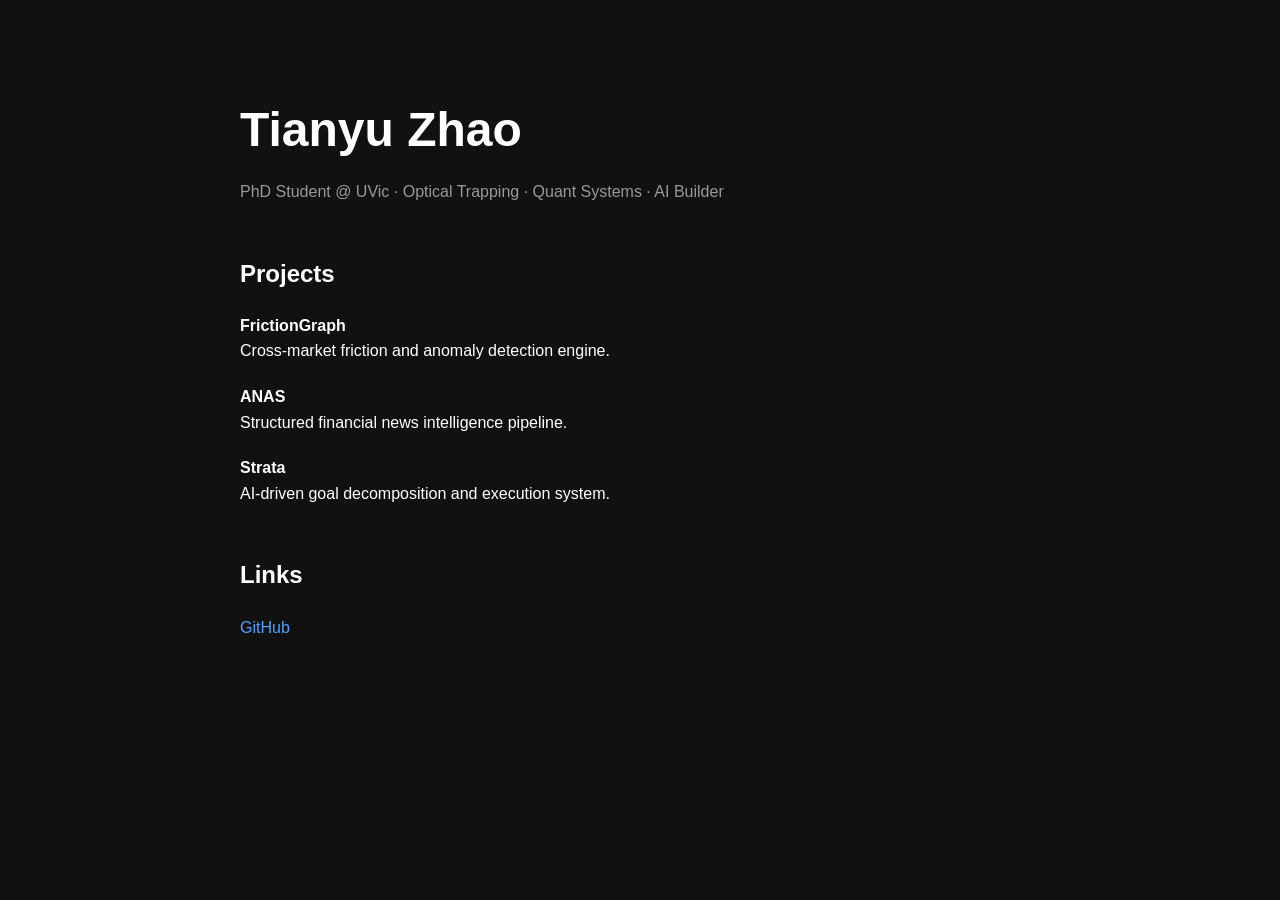
==== index.html @ 680aab19 "Add files via upload" ====
<!DOCTYPE html>
<html lang="en">
<head>
  <meta charset="UTF-8" />
  <meta name="viewport" content="width=device-width, initial-scale=1.0" />
  <title>Tianyu Zhao</title>

  <style>
    body {
      font-family: Arial, sans-serif;
      background: #111;
      color: white;
      max-width: 800px;
      margin: auto;
      padding: 60px 20px;
      line-height: 1.6;
    }

    h1 {
      font-size: 48px;
      margin-bottom: 10px;
    }

    .subtitle {
      color: #999;
      margin-bottom: 40px;
    }

    .section {
      margin-top: 50px;
    }

    a {
      color: #4da3ff;
      text-decoration: none;
    }

    .project {
      margin-bottom: 20px;
    }
  </style>
</head>

<body>

  <h1>Tianyu Zhao</h1>

  <div class="subtitle">
    PhD Student @ UVic · Optical Trapping · Quant Systems · AI Builder
  </div>

  <div class="section">
    <h2>Projects</h2>

    <div class="project">
      <b>FrictionGraph</b><br>
      Cross-market friction and anomaly detection engine.
    </div>

    <div class="project">
      <b>ANAS</b><br>
      Structured financial news intelligence pipeline.
    </div>

    <div class="project">
      <b>Strata</b><br>
      AI-driven goal decomposition and execution system.
    </div>
  </div>

  <div class="section">
    <h2>Links</h2>

    <p>
      <a href="https://github.com/">GitHub</a>
    </p>
  </div>

</body>
</html>
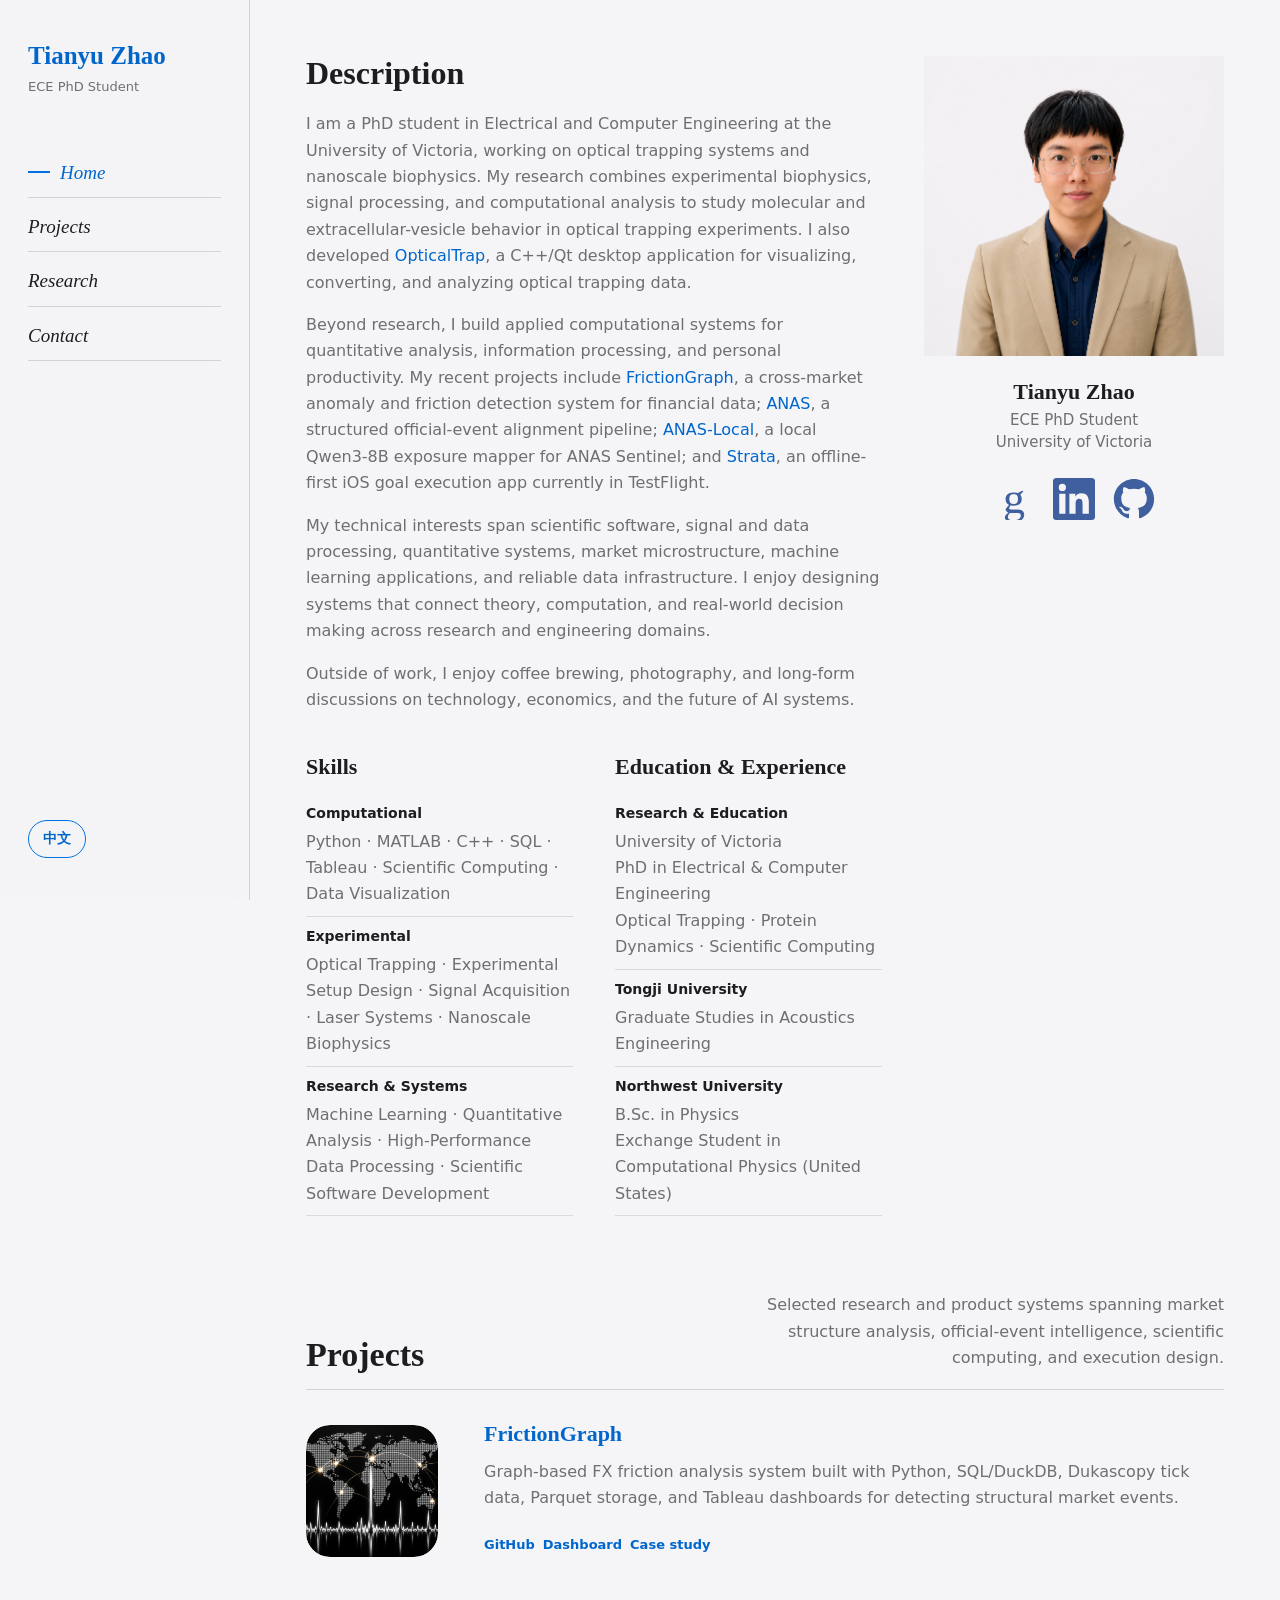
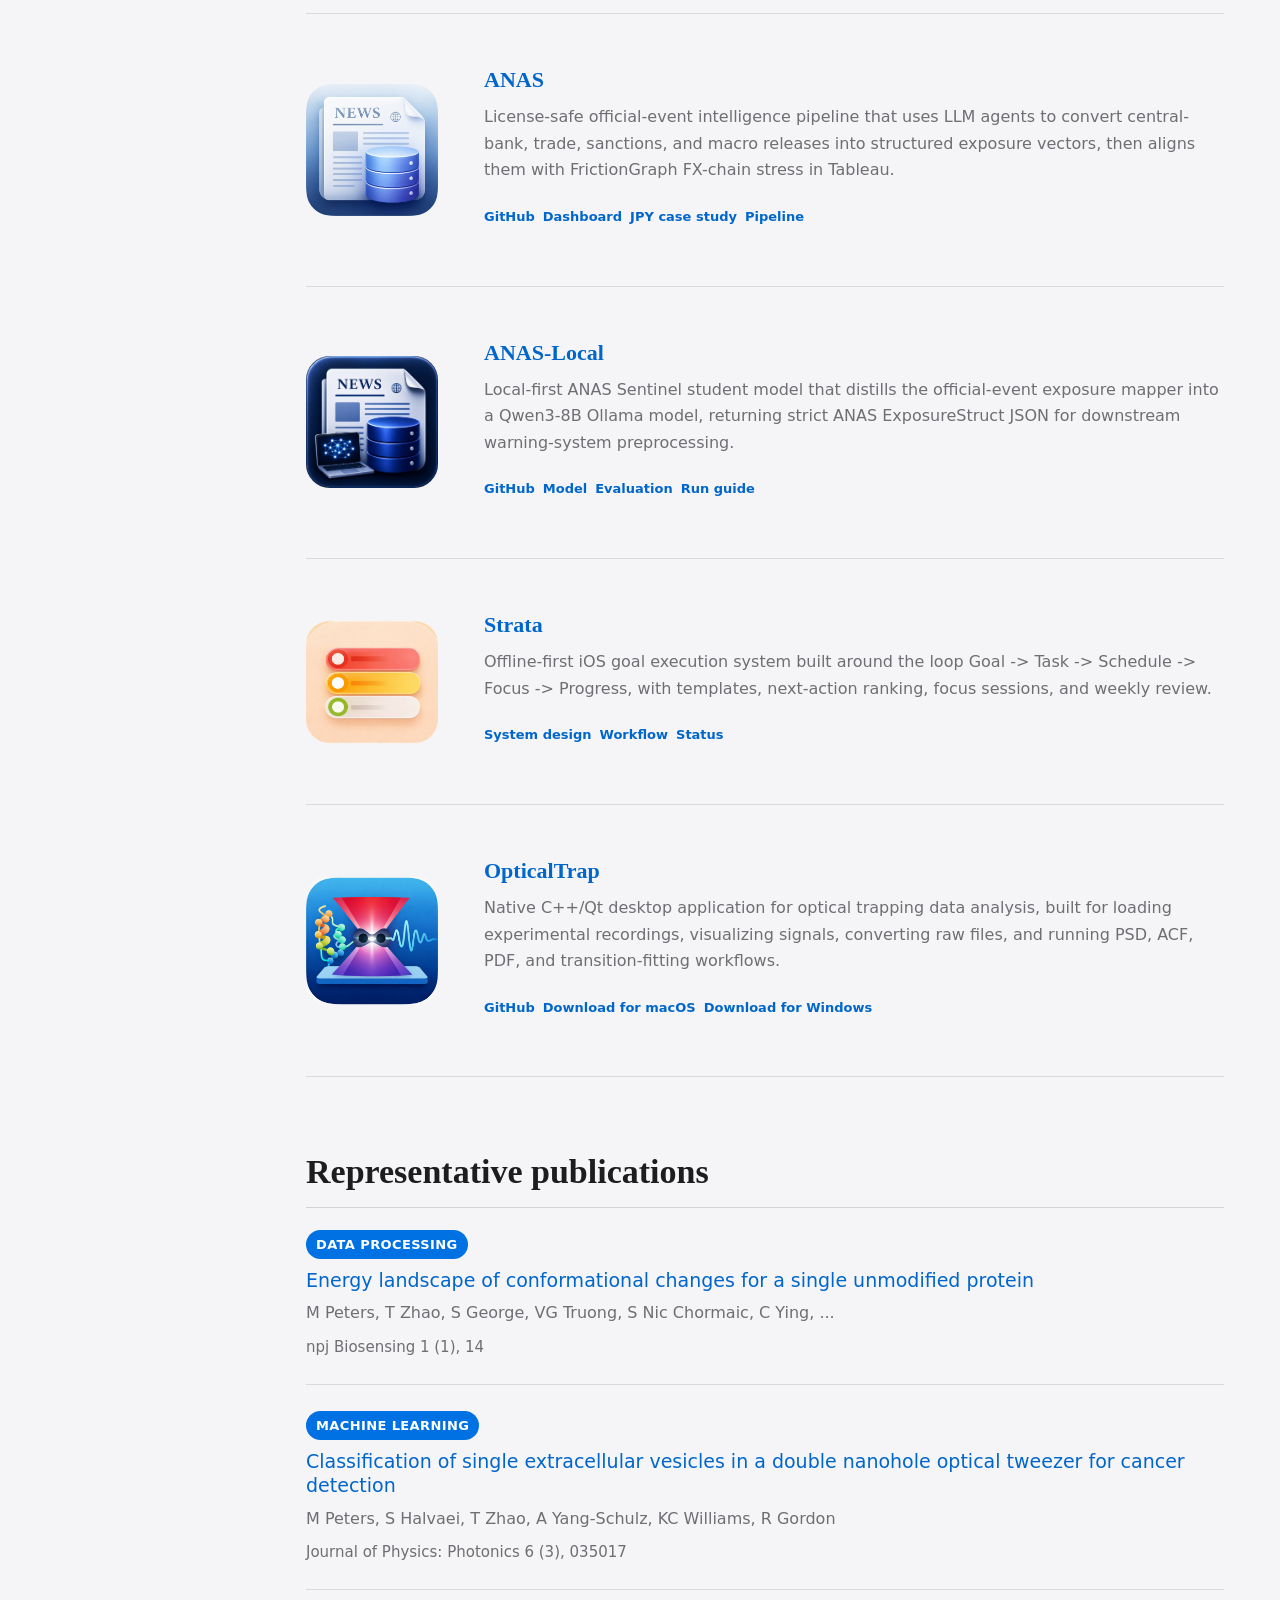
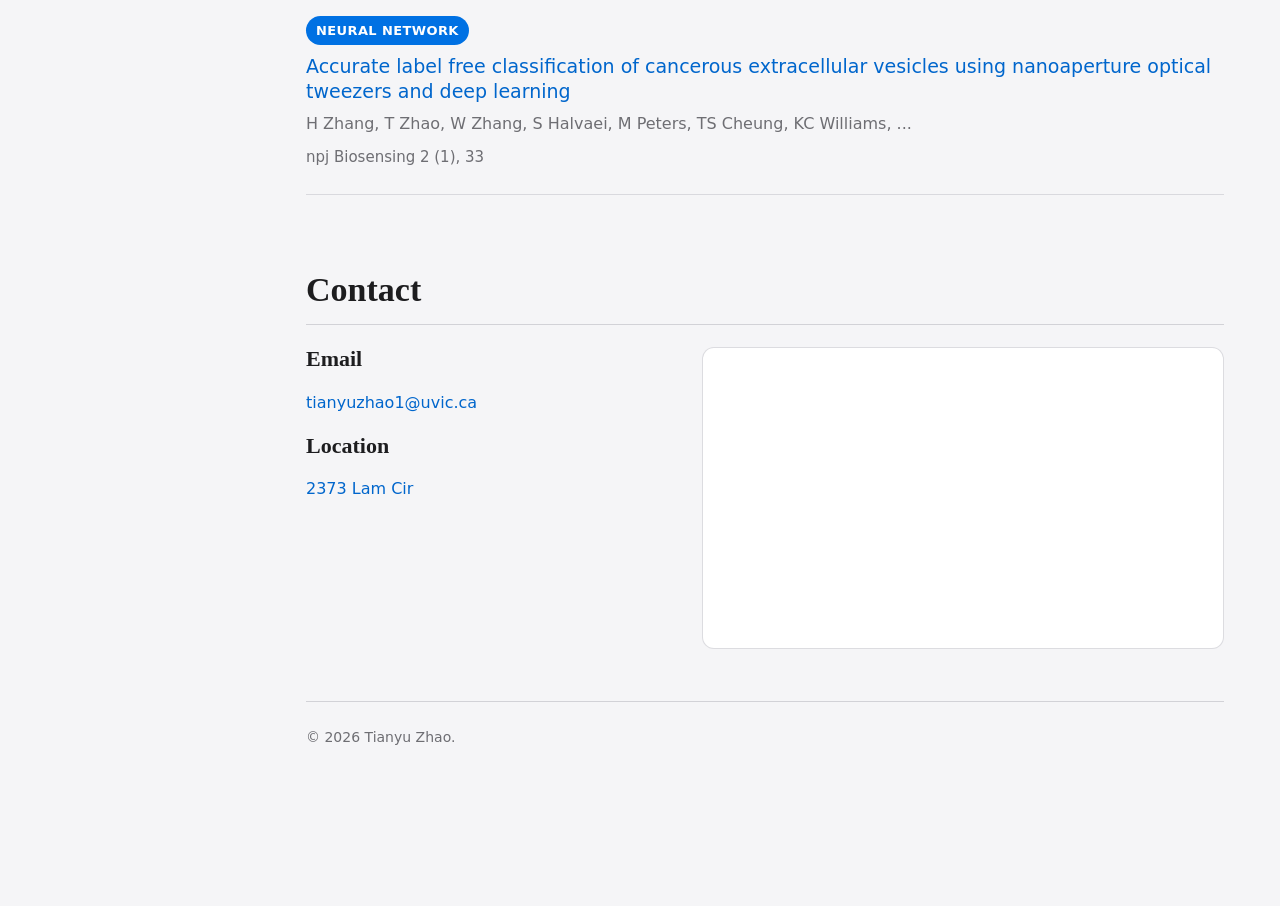
==== commit 867d89ba: "Initial personal site" ====
--- a/index.html
+++ b/index.html
@@ -4,77 +4,1051 @@
   <meta charset="UTF-8" />
   <meta name="viewport" content="width=device-width, initial-scale=1.0" />
   <title>Tianyu Zhao</title>
+  <meta
+    name="description"
+    content="Personal academic homepage for Tianyu Zhao."
+  />
 
   <style>
+    :root {
+      --bg: #f5f5f7;
+      --paper: #ffffff;
+      --ink: #1d1d1f;
+      --muted: #6e6e73;
+      --line: #d2d2d7;
+      --accent: #0071e3;
+      --accent-dark: #0066cc;
+      --social: #3f5f9f;
+      --warm: #86868b;
+      --shadow: 0 18px 50px rgba(31, 36, 40, 0.08);
+      --sidebar: 250px;
+    }
+
+    * {
+      box-sizing: border-box;
+    }
+
+    html {
+      scroll-behavior: smooth;
+      scroll-padding-top: 28px;
+    }
+
     body {
-      font-family: Arial, sans-serif;
-      background: #111;
-      color: white;
-      max-width: 800px;
-      margin: auto;
-      padding: 60px 20px;
-      line-height: 1.6;
+      margin: 0;
+      background: var(--bg);
+      color: var(--ink);
+      font-family: Inter, ui-sans-serif, system-ui, -apple-system, BlinkMacSystemFont,
+        "Segoe UI", sans-serif;
+      line-height: 1.65;
+    }
+
+    a {
+      color: var(--accent-dark);
+      text-decoration: none;
+    }
+
+    a:hover {
+      color: var(--warm);
+    }
+
+    .layout {
+      display: grid;
+      grid-template-columns: var(--sidebar) minmax(0, 1fr);
+      min-height: 100vh;
+    }
+
+    .sidebar {
+      display: flex;
+      flex-direction: column;
+      position: sticky;
+      top: 0;
+      height: 100vh;
+      padding: 42px 28px;
+      border-right: 1px solid var(--line);
+      background: rgba(245, 245, 247, 0.82);
+      backdrop-filter: blur(18px);
+    }
+
+    .site-mark {
+      display: block;
+      margin-bottom: 52px;
+    }
+
+    .site-mark strong {
+      display: block;
+      font-family: Georgia, "Times New Roman", serif;
+      font-size: 25px;
+      font-weight: 700;
+      line-height: 1.1;
+    }
+
+    .site-mark span {
+      display: block;
+      margin-top: 8px;
+      color: var(--muted);
+      font-size: 13px;
+      line-height: 1.4;
+    }
+
+    .nav {
+      display: flex;
+      flex-direction: column;
+      gap: 4px;
+    }
+
+    .sidebar-tools {
+      margin-top: auto;
+      padding-top: 28px;
+    }
+
+    .language-toggle {
+      min-height: 38px;
+      padding: 0 14px;
+      border: 1px solid var(--accent);
+      border-radius: 999px;
+      background: transparent;
+      color: var(--accent-dark);
+      cursor: pointer;
+      font: inherit;
+      font-size: 14px;
+      font-weight: 700;
+    }
+
+    .language-toggle:hover {
+      border-color: var(--ink);
+      color: var(--ink);
+    }
+
+    .nav a {
+      position: relative;
+      display: flex;
+      align-items: center;
+      min-height: 46px;
+      padding: 9px 0;
+      border-bottom: 1px solid var(--line);
+      color: var(--ink);
+      font-family: Georgia, "Times New Roman", serif;
+      font-size: 19px;
+      font-style: italic;
+    }
+
+    .nav a::before {
+      width: 0;
+      height: 2px;
+      margin-right: 0;
+      background: var(--accent);
+      content: "";
+      transition: width 180ms ease, margin-right 180ms ease;
+    }
+
+    .nav a.active,
+    .nav a:hover {
+      color: var(--accent-dark);
+    }
+
+    .nav a.active::before,
+    .nav a:hover::before {
+      width: 22px;
+      margin-right: 10px;
+    }
+
+    .content {
+      justify-self: center;
+      width: min(100%, 1080px);
+      padding: 56px 56px 80px;
+    }
+
+    .section {
+      scroll-margin-top: 28px;
+      margin-bottom: 76px;
+    }
+
+    .hero {
+      display: grid;
+      grid-template-columns: minmax(0, 1fr) 300px;
+      gap: 42px;
+      align-items: start;
+    }
+
+    .panel {
+      border: 0;
+      border-radius: 0;
+      background: transparent;
+      box-shadow: none;
+    }
+
+    h1,
+    h2,
+    h3 {
+      margin: 0;
+      font-family: Georgia, "Times New Roman", serif;
+      line-height: 1.1;
     }
 
     h1 {
-      font-size: 48px;
-      margin-bottom: 10px;
-    }
-
-    .subtitle {
-      color: #999;
-      margin-bottom: 40px;
-    }
-
-    .section {
-      margin-top: 50px;
-    }
-
-    a {
-      color: #4da3ff;
-      text-decoration: none;
-    }
-
-    .project {
+      font-size: clamp(42px, 6vw, 70px);
+    }
+
+    h2 {
+      margin-bottom: 24px;
+      font-size: 34px;
+    }
+
+    h3 {
+      font-size: 22px;
+    }
+
+    p {
+      margin: 0;
+      color: var(--muted);
+    }
+
+    .description-card {
+      min-height: 250px;
+      padding: 0;
+    }
+
+    .description-card h1 {
       margin-bottom: 20px;
+      font-size: 32px;
+    }
+
+    .description-card p + p {
+      margin-top: 16px;
+    }
+
+    .mini-grid {
+      display: grid;
+      grid-template-columns: repeat(2, minmax(0, 1fr));
+      gap: 42px;
+      margin-top: 42px;
+    }
+
+    .mini-card {
+      min-height: 172px;
+      padding: 0;
+    }
+
+    .mini-card h3 {
+      margin-bottom: 14px;
+    }
+
+    .clean-list {
+      margin: 0;
+      padding: 0;
+      list-style: none;
+    }
+
+    .clean-list li {
+      padding: 8px 0;
+      border-bottom: 1px solid rgba(210, 210, 215, 0.76);
+      color: var(--muted);
+    }
+
+    .skill-group strong {
+      display: block;
+      margin-bottom: 4px;
+      color: var(--ink);
+      font-size: 14px;
+    }
+
+    .profile-card {
+      overflow: hidden;
+      text-align: center;
+    }
+
+    .portrait {
+      display: block;
+      width: 100%;
+      aspect-ratio: 1 / 1;
+      object-fit: cover;
+      object-position: center;
+    }
+
+    .profile-body {
+      padding: 24px 0 0;
+    }
+
+    .profile-title {
+      margin-top: 6px;
+      color: var(--muted);
+      font-size: 15px;
+      line-height: 1.45;
+    }
+
+    .social-links {
+      display: flex;
+      align-items: center;
+      justify-content: center;
+      gap: 18px;
+      margin-top: 24px;
+    }
+
+    .social-links a {
+      display: inline-flex;
+      align-items: center;
+      justify-content: center;
+      width: 42px;
+      height: 42px;
+      color: var(--social);
+      transition: color 160ms ease, transform 160ms ease;
+    }
+
+    .social-links a:hover {
+      color: var(--warm);
+      transform: translateY(-2px);
+    }
+
+    .social-links svg {
+      display: block;
+      width: 42px;
+      height: 42px;
+      fill: currentColor;
+    }
+
+    .scholar-mark {
+      font-family: Georgia, "Times New Roman", serif;
+      font-size: 44px;
+      line-height: 1;
+    }
+
+    .tag {
+      display: inline-flex;
+      align-items: center;
+      justify-content: center;
+      min-height: 30px;
+      color: var(--accent-dark);
+      font-size: 13px;
+      font-weight: 700;
+    }
+
+    .tag:hover {
+      color: var(--warm);
+    }
+
+    .section-header {
+      display: flex;
+      align-items: end;
+      justify-content: space-between;
+      gap: 20px;
+      margin-bottom: 22px;
+      border-bottom: 1px solid var(--line);
+    }
+
+    .section-header h2 {
+      margin-bottom: 16px;
+    }
+
+    .section-header p {
+      max-width: 520px;
+      margin-bottom: 18px;
+      text-align: right;
+    }
+
+    .project-list {
+      display: grid;
+      gap: 44px;
+    }
+
+    .project-card {
+      display: grid;
+      grid-template-columns: 150px minmax(0, 1fr);
+      gap: 28px;
+      align-items: center;
+      padding: 0 0 44px;
+      border-bottom: 1px solid rgba(210, 210, 215, 0.76);
+    }
+
+    .project-figure {
+      display: grid;
+      width: 132px;
+      height: 132px;
+      place-items: center;
+      overflow: hidden;
+      border-radius: 24px;
+      background: #ffffff;
+      color: rgba(31, 36, 40, 0.42);
+      font-family: Georgia, "Times New Roman", serif;
+      font-size: 28px;
+      font-style: italic;
+    }
+
+    .project-figure:has(img) {
+      background: transparent;
+    }
+
+    a.project-figure:hover {
+      color: rgba(31, 36, 40, 0.42);
+    }
+
+    .project-icon {
+      width: 132px;
+      height: 132px;
+      object-fit: contain;
+    }
+
+    .project-icon-crop {
+      width: 132px;
+      height: 132px;
+      border-radius: 24px;
+      object-fit: cover;
+      object-position: center;
+    }
+
+    .project-copy {
+      display: flex;
+      flex-direction: column;
+      justify-content: center;
+      padding: 10px 0;
+    }
+
+    .project-copy p {
+      margin-top: 12px;
+    }
+
+    .project-meta {
+      display: flex;
+      flex-wrap: wrap;
+      gap: 8px;
+      margin-top: 18px;
+    }
+
+    .two-column {
+      display: grid;
+      grid-template-columns: repeat(2, minmax(0, 1fr));
+      gap: 20px;
+    }
+
+    .text-card {
+      min-height: 210px;
+      padding: 0;
+    }
+
+    .text-card h3 {
+      margin-bottom: 12px;
+    }
+
+    .publication-list {
+      display: grid;
+      gap: 26px;
+    }
+
+    .publication {
+      padding-bottom: 24px;
+      border-bottom: 1px solid rgba(210, 210, 215, 0.76);
+    }
+
+    .publication-label {
+      display: inline-flex;
+      align-items: center;
+      min-height: 26px;
+      padding: 4px 10px;
+      border-radius: 999px;
+      background: var(--accent);
+      margin-bottom: 9px;
+      color: #ffffff;
+      font-size: 13px;
+      font-weight: 700;
+      letter-spacing: 0.03em;
+      text-transform: uppercase;
+    }
+
+    .publication h3 {
+      margin-bottom: 8px;
+      font-family: Inter, ui-sans-serif, system-ui, -apple-system, BlinkMacSystemFont,
+        "Segoe UI", sans-serif;
+      font-size: 19px;
+      font-weight: 400;
+      line-height: 1.28;
+    }
+
+    .publication h3 a {
+      color: var(--accent-dark);
+    }
+
+    .publication-meta {
+      margin-top: 8px;
+      color: var(--muted);
+      font-size: 15px;
+    }
+
+    .contact-grid {
+      display: grid;
+      grid-template-columns: minmax(0, 0.82fr) minmax(0, 1.18fr);
+      gap: 34px;
+      align-items: stretch;
+    }
+
+    .contact-item {
+      padding: 0;
+    }
+
+    .contact-item h3 + p,
+    .contact-item p + h3 {
+      margin-top: 18px;
+    }
+
+    .map-card {
+      overflow: hidden;
+      min-height: 300px;
+      border: 1px solid rgba(210, 210, 215, 0.76);
+      border-radius: 12px;
+      background: var(--paper);
+    }
+
+    .map-card iframe {
+      display: block;
+      width: 100%;
+      height: 300px;
+      border: 0;
+    }
+
+    footer {
+      margin-top: 52px;
+      padding-top: 24px;
+      border-top: 1px solid var(--line);
+      color: var(--muted);
+      font-size: 14px;
+    }
+
+    @media (max-width: 900px) {
+      :root {
+        --sidebar: 100%;
+      }
+
+      .layout {
+        display: block;
+      }
+
+      .sidebar {
+        z-index: 10;
+        height: auto;
+        padding: 18px 20px 14px;
+        border-right: 0;
+        border-bottom: 1px solid var(--line);
+      }
+
+      .site-mark {
+        margin-bottom: 14px;
+      }
+
+      .site-mark strong {
+        font-size: 22px;
+      }
+
+      .nav {
+        flex-direction: row;
+        gap: 16px;
+        overflow-x: auto;
+        padding-bottom: 4px;
+      }
+
+      .nav a {
+        flex: 0 0 auto;
+        min-height: 36px;
+        border-bottom: 0;
+        font-size: 18px;
+      }
+
+      .nav a::before {
+        display: none;
+      }
+
+      .nav a.active {
+        border-bottom: 2px solid var(--accent);
+      }
+
+      .content {
+        padding: 32px 20px 60px;
+      }
+
+      .hero,
+      .project-card,
+      .two-column,
+      .contact-grid {
+        grid-template-columns: 1fr;
+      }
+
+      .profile-card {
+        max-width: 420px;
+      }
+
+      .section-header {
+        display: block;
+      }
+
+      .section-header p {
+        margin-bottom: 18px;
+        text-align: left;
+      }
+    }
+
+    @media (max-width: 620px) {
+      .mini-grid {
+        grid-template-columns: 1fr;
+      }
+
+      h1 {
+        font-size: 42px;
+      }
+
+      h2 {
+        font-size: 30px;
+      }
+
+      .project-card {
+        padding: 14px;
+      }
     }
   </style>
 </head>
 
 <body>
-
-  <h1>Tianyu Zhao</h1>
-
-  <div class="subtitle">
-    PhD Student @ UVic · Optical Trapping · Quant Systems · AI Builder
+  <div class="layout">
+    <aside class="sidebar" aria-label="Primary navigation">
+      <a class="site-mark" href="#home" aria-label="Back to home">
+        <strong>Tianyu Zhao</strong>
+        <span>ECE PhD Student</span>
+      </a>
+
+      <nav class="nav">
+        <a href="#home" class="active">Home</a>
+        <a href="#projects">Projects</a>
+        <a href="#research">Research</a>
+        <a href="#contact">Contact</a>
+      </nav>
+      <div class="sidebar-tools">
+        <button class="language-toggle" type="button">中文</button>
+      </div>
+    </aside>
+
+    <main class="content">
+      <section id="home" class="section hero" aria-labelledby="home-title">
+        <div>
+          <article class="panel description-card">
+            <h1 id="home-title">Description</h1>
+            <p data-i18n-html>
+              I am a PhD student in Electrical and Computer Engineering at the
+              University of Victoria, working on optical trapping systems and
+              nanoscale biophysics. My research combines experimental
+              biophysics, signal processing, and computational analysis to
+              study molecular and extracellular-vesicle behavior in optical
+              trapping experiments. I also developed
+              <a href="opticaltrap.html">OpticalTrap</a>, a C++/Qt desktop
+              application for visualizing, converting, and analyzing optical
+              trapping data.
+            </p>
+            <p data-i18n-html>
+              Beyond research, I build applied computational systems for
+              quantitative analysis, information processing, and personal
+              productivity. My recent projects include
+              <a href="FrictionGraph/index.html">FrictionGraph</a>, a
+              cross-market anomaly and friction detection system for financial
+              data; <a href="ANAS/index.html">ANAS</a>, a structured official-event alignment pipeline;
+              <a href="ANAS-Local/index.html">ANAS-Local</a>, a local Qwen3-8B exposure mapper for ANAS Sentinel; and
+              <a href="Strata/index.html">Strata</a>, an offline-first iOS goal
+              execution app currently in TestFlight.
+            </p>
+            <p>
+              My technical interests span scientific software, signal and data
+              processing, quantitative systems, market microstructure, machine
+              learning applications, and reliable data infrastructure. I enjoy
+              designing systems that connect theory, computation, and real-world
+              decision making across research and engineering domains.
+            </p>
+            <p>
+              Outside of work, I enjoy coffee brewing, photography, and
+              long-form discussions on technology, economics, and the future of
+              AI systems.
+            </p>
+          </article>
+
+          <div class="mini-grid">
+            <article class="panel mini-card">
+              <h3>Skills</h3>
+              <ul class="clean-list">
+                <li class="skill-group">
+                  <strong>Computational</strong>
+                  Python · MATLAB · C++ · SQL · Tableau · Scientific Computing ·
+                  Data Visualization
+                </li>
+                <li class="skill-group">
+                  <strong>Experimental</strong>
+                  Optical Trapping · Experimental Setup Design · Signal
+                  Acquisition · Laser Systems · Nanoscale Biophysics
+                </li>
+                <li class="skill-group">
+                  <strong>Research &amp; Systems</strong>
+                  Machine Learning · Quantitative Analysis · High-Performance
+                  Data Processing · Scientific Software Development
+                </li>
+              </ul>
+            </article>
+
+            <article class="panel mini-card">
+              <h3>Education &amp; Experience</h3>
+              <ul class="clean-list">
+                <li class="skill-group">
+                  <strong>Research &amp; Education</strong>
+                  University of Victoria<br />
+                  PhD in Electrical &amp; Computer Engineering<br />
+                  Optical Trapping · Protein Dynamics · Scientific Computing
+                </li>
+                <li class="skill-group">
+                  <strong>Tongji University</strong>
+                  Graduate Studies in Acoustics Engineering
+                </li>
+                <li class="skill-group">
+                  <strong>Northwest University</strong>
+                  B.Sc. in Physics<br />
+                  Exchange Student in Computational Physics (United States)
+                </li>
+              </ul>
+            </article>
+          </div>
+        </div>
+
+        <aside class="panel profile-card" aria-label="Profile summary">
+          <img
+            class="portrait"
+            src="assets/profile-photo.png"
+            alt="Tianyu Zhao"
+          />
+          <div class="profile-body">
+            <h3>Tianyu Zhao</h3>
+            <p class="profile-title">
+              ECE PhD Student<br />
+              University of Victoria
+            </p>
+            <div class="social-links" aria-label="Academic and personal links">
+              <a
+                href="https://scholar.google.ca/citations?user=E1MIzm8AAAAJ&hl=en"
+                aria-label="Google Scholar profile"
+                target="_blank"
+                rel="noopener noreferrer"
+              >
+                <span class="scholar-mark" aria-hidden="true">g</span>
+              </a>
+              <a
+                href="https://www.linkedin.com/in/tianyu-zhao-7008502a8/"
+                aria-label="LinkedIn profile"
+                target="_blank"
+                rel="noopener noreferrer"
+              >
+                <svg viewBox="0 0 24 24" aria-hidden="true">
+                  <path d="M20.45 20.45h-3.56v-5.58c0-1.33-.03-3.04-1.85-3.04-1.85 0-2.13 1.44-2.13 2.94v5.68H9.35V9h3.42v1.56h.05c.48-.9 1.64-1.85 3.38-1.85 3.61 0 4.28 2.38 4.28 5.47v6.27h-.03ZM5.34 7.43a2.06 2.06 0 1 1 0-4.12 2.06 2.06 0 0 1 0 4.12ZM7.12 20.45H3.56V9h3.56v11.45ZM22.23 0H1.77C.79 0 0 .77 0 1.72v20.56C0 23.23.79 24 1.77 24h20.46c.98 0 1.77-.77 1.77-1.72V1.72C24 .77 23.21 0 22.23 0Z" />
+                </svg>
+              </a>
+              <a
+                href="https://github.com/TianyuZ-dev"
+                aria-label="GitHub profile"
+                target="_blank"
+                rel="noopener noreferrer"
+              >
+                <svg viewBox="0 0 24 24" aria-hidden="true">
+                  <path d="M12 .5C5.65.5.5 5.65.5 12c0 5.1 3.29 9.4 7.86 10.93.58.1.79-.25.79-.56v-2.14c-3.2.7-3.87-1.36-3.87-1.36-.52-1.33-1.28-1.68-1.28-1.68-1.05-.72.08-.7.08-.7 1.16.08 1.77 1.19 1.77 1.19 1.03 1.76 2.7 1.25 3.36.96.1-.75.4-1.25.73-1.54-2.55-.29-5.23-1.28-5.23-5.68 0-1.25.45-2.28 1.18-3.08-.12-.29-.51-1.46.11-3.04 0 0 .97-.31 3.16 1.18A10.94 10.94 0 0 1 12 6.09c.98 0 1.95.13 2.87.39 2.19-1.49 3.15-1.18 3.15-1.18.63 1.58.24 2.75.12 3.04.74.8 1.18 1.83 1.18 3.08 0 4.42-2.69 5.39-5.25 5.67.41.36.78 1.06.78 2.14v3.14c0 .31.21.67.8.56A11.51 11.51 0 0 0 23.5 12C23.5 5.65 18.35.5 12 .5Z" />
+                </svg>
+              </a>
+            </div>
+          </div>
+        </aside>
+      </section>
+
+      <section id="projects" class="section" aria-labelledby="projects-title">
+        <div class="section-header">
+          <h2 id="projects-title">Projects</h2>
+          <p>Selected research and product systems spanning market structure analysis, official-event intelligence, scientific computing, and execution design.</p>
+        </div>
+
+        <div class="project-list">
+          <article class="panel project-card">
+            <a
+              class="project-figure"
+              href="FrictionGraph/index.html"
+              aria-label="Open FrictionGraph project details"
+            >
+              <img
+                class="project-icon project-icon-crop"
+                src="FrictionGraph/logo-cropped.png"
+                alt="FrictionGraph project logo"
+              />
+            </a>
+            <div class="project-copy">
+              <h3><a href="FrictionGraph/index.html">FrictionGraph</a></h3>
+              <p>
+                Graph-based FX friction analysis system built with Python,
+                SQL/DuckDB, Dukascopy tick data, Parquet storage, and Tableau
+                dashboards for detecting structural market events.
+              </p>
+              <div class="project-meta">
+                <a class="tag" href="https://github.com/TianyuZ-dev/FrictionGraph?tab=readme-ov-file" target="_blank" rel="noopener noreferrer">GitHub</a>
+                <a class="tag" href="FrictionGraph/index.html#dashboard">Dashboard</a>
+                <a class="tag" href="FrictionGraph/index.html#cases">Case study</a>
+              </div>
+            </div>
+          </article>
+
+          <article class="panel project-card">
+            <a
+              class="project-figure"
+              href="ANAS/index.html"
+              aria-label="Open ANAS project details"
+            >
+              <img
+                class="project-icon"
+                src="ANAS/Logo.png"
+                alt="ANAS project logo"
+              />
+            </a>
+            <div class="project-copy">
+              <h3><a href="ANAS/index.html">ANAS</a></h3>
+              <p>
+                License-safe official-event intelligence pipeline that uses LLM
+                agents to convert central-bank, trade, sanctions, and macro
+                releases into structured exposure vectors, then aligns them with
+                FrictionGraph FX-chain stress in Tableau.
+              </p>
+              <div class="project-meta">
+                <a class="tag" href="https://github.com/TianyuZ-dev/ANAS" target="_blank" rel="noopener noreferrer">GitHub</a>
+                <a class="tag" href="ANAS/index.html#alignment-dashboard">Dashboard</a>
+                <a class="tag" href="ANAS/index.html#jpy-case">JPY case study</a>
+                <a class="tag" href="ANAS/index.html#method">Pipeline</a>
+              </div>
+            </div>
+          </article>
+
+          <article class="panel project-card">
+            <a
+              class="project-figure"
+              href="ANAS-Local/index.html"
+              aria-label="Open ANAS-Local project details"
+            >
+              <img
+                class="project-icon"
+                src="ANAS-Local/Logo.png"
+                alt="ANAS-Local project logo"
+              />
+            </a>
+            <div class="project-copy">
+              <h3><a href="ANAS-Local/index.html">ANAS-Local</a></h3>
+              <p>
+                Local-first ANAS Sentinel student model that distills the official-event
+                exposure mapper into a Qwen3-8B Ollama model, returning strict
+                ANAS ExposureStruct JSON for downstream warning-system preprocessing.
+              </p>
+              <div class="project-meta">
+                <a class="tag" href="https://github.com/TianyuZ-dev/ANAS_Sentinel" target="_blank" rel="noopener noreferrer">GitHub</a>
+                <a class="tag" href="ANAS-Local/index.html#model">Model</a>
+                <a class="tag" href="ANAS-Local/index.html#evaluation">Evaluation</a>
+                <a class="tag" href="ANAS-Local/index.html#run-guide">Run guide</a>
+              </div>
+            </div>
+          </article>
+
+          <article class="panel project-card">
+            <a
+              class="project-figure"
+              href="Strata/index.html"
+              aria-label="Open Strata project details"
+            >
+              <img
+                class="project-icon"
+                src="assets/strata-icon.png"
+                alt="Strata app icon"
+              />
+            </a>
+            <div class="project-copy">
+              <h3><a href="Strata/index.html">Strata</a></h3>
+              <p>
+                Offline-first iOS goal execution system built around the loop
+                Goal -> Task -> Schedule -> Focus -> Progress, with templates,
+                next-action ranking, focus sessions, and weekly review.
+              </p>
+              <div class="project-meta">
+                <a class="tag" href="Strata/index.html#system">System design</a>
+                <a class="tag" href="Strata/index.html#workflow">Workflow</a>
+                <a class="tag" href="Strata/index.html#status">Status</a>
+              </div>
+            </div>
+          </article>
+
+          <article class="panel project-card">
+            <a
+              class="project-figure"
+              href="opticaltrap.html"
+              aria-label="Open OpticalTrap project details"
+            >
+              <img
+                class="project-icon"
+                src="assets/opticaltrap-icon.png"
+                alt="OpticalTrap app icon"
+              />
+            </a>
+            <div class="project-copy">
+              <h3><a href="opticaltrap.html">OpticalTrap</a></h3>
+              <p>
+                Native C++/Qt desktop application for optical trapping data
+                analysis, built for loading experimental recordings,
+                visualizing signals, converting raw files, and running PSD,
+                ACF, PDF, and transition-fitting workflows.
+              </p>
+              <div class="project-meta">
+                <a
+                  class="tag"
+                  href="https://github.com/TianyuZ-dev/OpticalTrap"
+                  target="_blank"
+                  rel="noopener noreferrer"
+                >GitHub</a>
+                <a
+                  class="tag"
+                  href="https://github.com/TianyuZ-dev/OpticalTrap/releases/download/V6/OpticalTrapAnalyzer.dmg"
+                  target="_blank"
+                  rel="noopener noreferrer"
+                >Download for macOS</a>
+                <a
+                  class="tag"
+                  href="https://github.com/TianyuZ-dev/OpticalTrap/releases/download/V6/OpticalTrap.exe"
+                  target="_blank"
+                  rel="noopener noreferrer"
+                >Download for Windows</a>
+              </div>
+            </div>
+          </article>
+
+        </div>
+      </section>
+
+      <section id="research" class="section" aria-labelledby="research-title">
+        <div class="section-header">
+          <h2 id="research-title">Representative publications</h2>
+        </div>
+
+        <div class="publication-list">
+          <article class="publication">
+            <span class="publication-label">Data Processing</span>
+            <h3>
+              <a
+                href="https://scholar.google.ca/citations?view_op=view_citation&hl=en&user=E1MIzm8AAAAJ&citation_for_view=E1MIzm8AAAAJ:u5HHmVD_uO8C"
+                target="_blank"
+                rel="noopener noreferrer"
+              >Energy landscape of conformational changes for a single unmodified protein</a>
+            </h3>
+            <p>
+              M Peters, T Zhao, S George, VG Truong, S Nic Chormaic, C Ying, ...
+            </p>
+            <p class="publication-meta">npj Biosensing 1 (1), 14</p>
+          </article>
+
+          <article class="publication">
+            <span class="publication-label">Machine Learning</span>
+            <h3>
+              <a
+                href="https://scholar.google.ca/citations?view_op=view_citation&hl=en&user=E1MIzm8AAAAJ&citation_for_view=E1MIzm8AAAAJ:u-x6o8ySG0sC"
+                target="_blank"
+                rel="noopener noreferrer"
+              >Classification of single extracellular vesicles in a double nanohole optical tweezer for cancer detection</a>
+            </h3>
+            <p>
+              M Peters, S Halvaei, T Zhao, A Yang-Schulz, KC Williams, R Gordon
+            </p>
+            <p class="publication-meta">Journal of Physics: Photonics 6 (3), 035017</p>
+          </article>
+
+          <article class="publication">
+            <span class="publication-label">Neural Network</span>
+            <h3>
+              <a
+                href="https://scholar.google.ca/citations?view_op=view_citation&hl=en&user=E1MIzm8AAAAJ&citation_for_view=E1MIzm8AAAAJ:IjCSPb-OGe4C"
+                target="_blank"
+                rel="noopener noreferrer"
+              >Accurate label free classification of cancerous extracellular vesicles using nanoaperture optical tweezers and deep learning</a>
+            </h3>
+            <p>
+              H Zhang, T Zhao, W Zhang, S Halvaei, M Peters, TS Cheung, KC
+              Williams, ...
+            </p>
+            <p class="publication-meta">npj Biosensing 2 (1), 33</p>
+          </article>
+        </div>
+      </section>
+
+      <section id="contact" class="section" aria-labelledby="contact-title">
+        <div class="section-header">
+          <h2 id="contact-title">Contact</h2>
+        </div>
+
+        <div class="contact-grid">
+          <article class="panel contact-item">
+            <h3>Email</h3>
+            <p>
+              <a href="mailto:tianyuzhao1@uvic.ca">tianyuzhao1@uvic.ca</a>
+            </p>
+            <h3>Location</h3>
+            <p>
+              <a
+                href="https://www.google.com/maps/search/?api=1&query=2373%20Lam%20Cir"
+                target="_blank"
+                rel="noopener noreferrer"
+              >2373 Lam Cir</a>
+            </p>
+          </article>
+          <article class="map-card" aria-label="Google Maps location preview">
+            <iframe
+              title="Map for 2373 Lam Cir"
+              loading="lazy"
+              referrerpolicy="no-referrer-when-downgrade"
+              src="https://www.google.com/maps?q=2373%20Lam%20Cir&output=embed"
+            ></iframe>
+          </article>
+        </div>
+
+        <footer>
+          © 2026 Tianyu Zhao.
+        </footer>
+      </section>
+    </main>
   </div>
 
-  <div class="section">
-    <h2>Projects</h2>
-
-    <div class="project">
-      <b>FrictionGraph</b><br>
-      Cross-market friction and anomaly detection engine.
-    </div>
-
-    <div class="project">
-      <b>ANAS</b><br>
-      Structured financial news intelligence pipeline.
-    </div>
-
-    <div class="project">
-      <b>Strata</b><br>
-      AI-driven goal decomposition and execution system.
-    </div>
-  </div>
-
-  <div class="section">
-    <h2>Links</h2>
-
-    <p>
-      <a href="https://github.com/">GitHub</a>
-    </p>
-  </div>
-
+  <script>
+    const navLinks = Array.from(document.querySelectorAll(".nav a"));
+    const sections = navLinks
+      .map((link) => document.querySelector(link.getAttribute("href")))
+      .filter(Boolean);
+
+    navLinks.forEach((link) => {
+      link.addEventListener("click", (event) => {
+        const target = document.querySelector(link.getAttribute("href"));
+        if (!target) return;
+        event.preventDefault();
+        target.scrollIntoView({ behavior: "smooth", block: "start" });
+        history.pushState(null, "", link.getAttribute("href"));
+      });
+    });
+
+    const observer = new IntersectionObserver(
+      (entries) => {
+        const visible = entries
+          .filter((entry) => entry.isIntersecting)
+          .sort((a, b) => b.intersectionRatio - a.intersectionRatio)[0];
+
+        if (!visible) return;
+
+        navLinks.forEach((link) => {
+          link.classList.toggle(
+            "active",
+            link.getAttribute("href") === `#${visible.target.id}`
+          );
+        });
+      },
+      {
+        root: null,
+        rootMargin: "-20% 0px -55% 0px",
+        threshold: [0.08, 0.2, 0.4, 0.65],
+      }
+    );
+
+    sections.forEach((section) => observer.observe(section));
+  </script>
+  <script src="assets/i18n.js"></script>
 </body>
-</html>+</html>
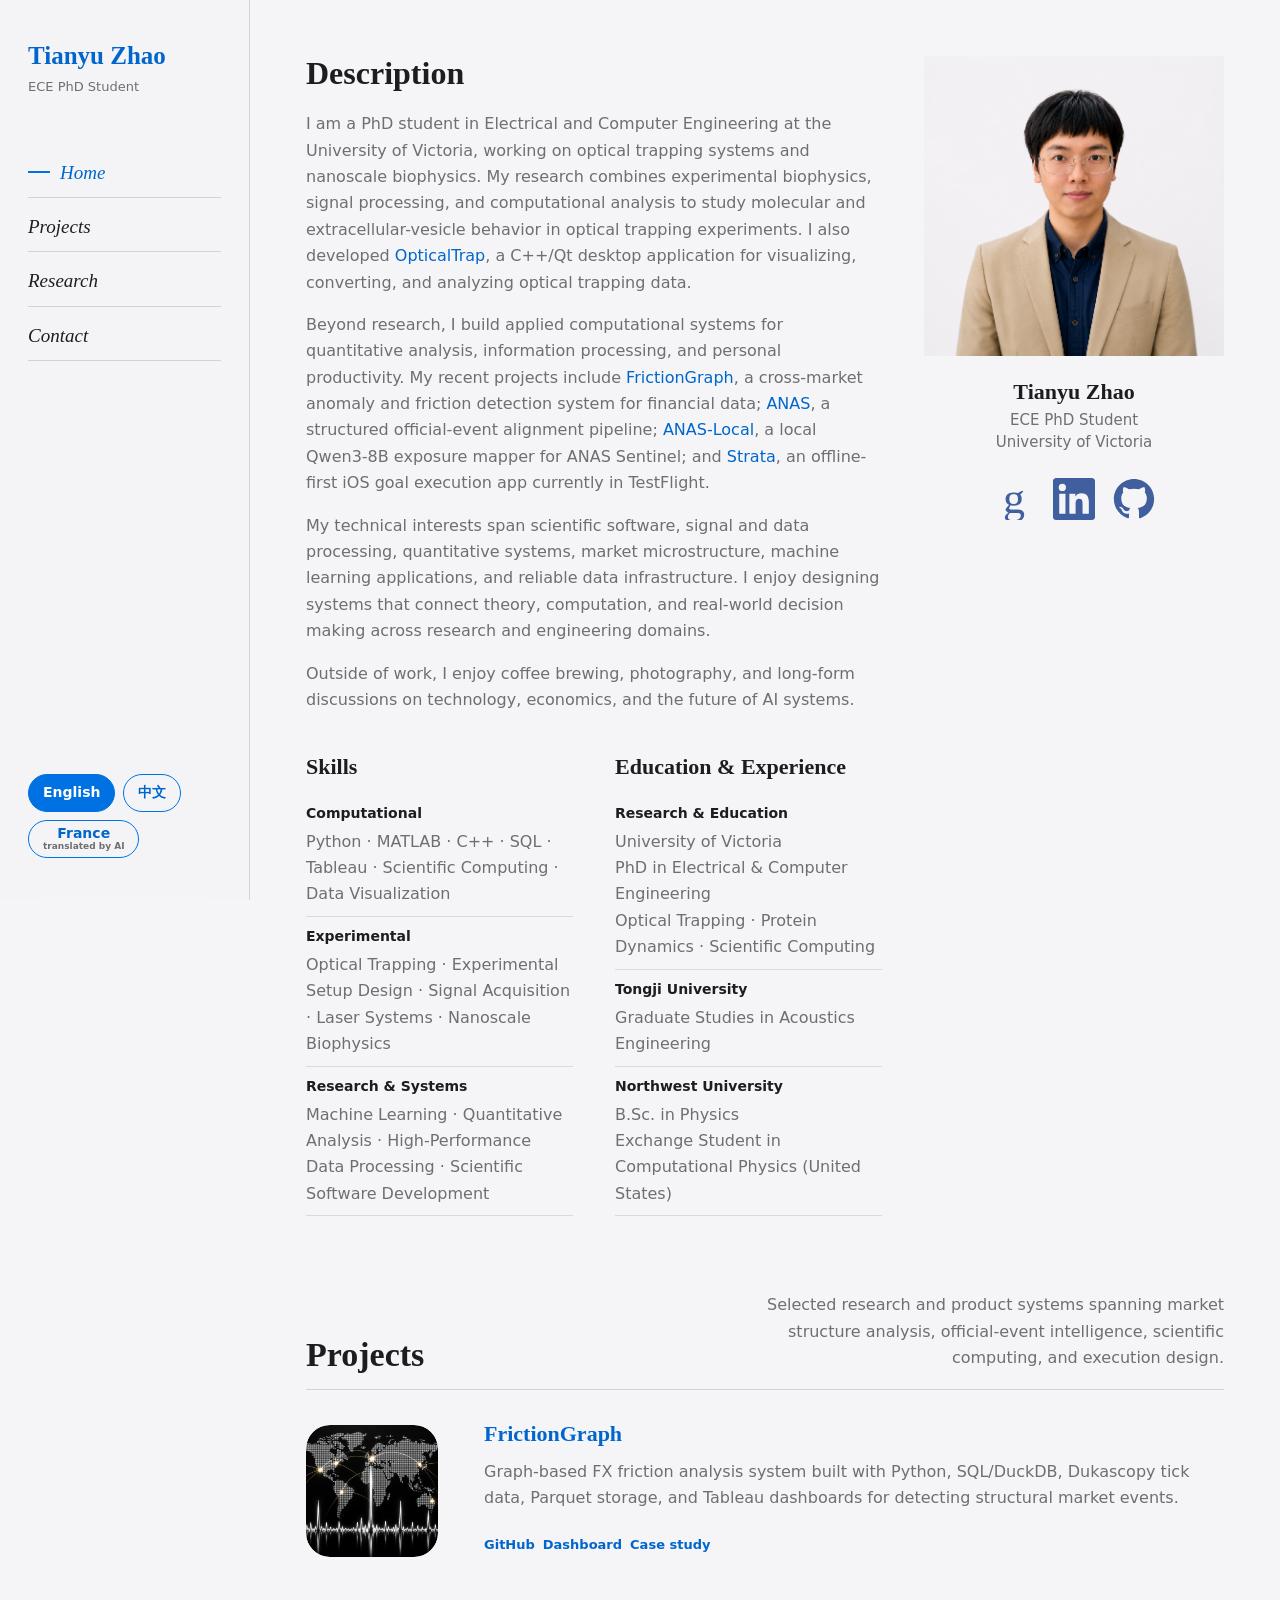
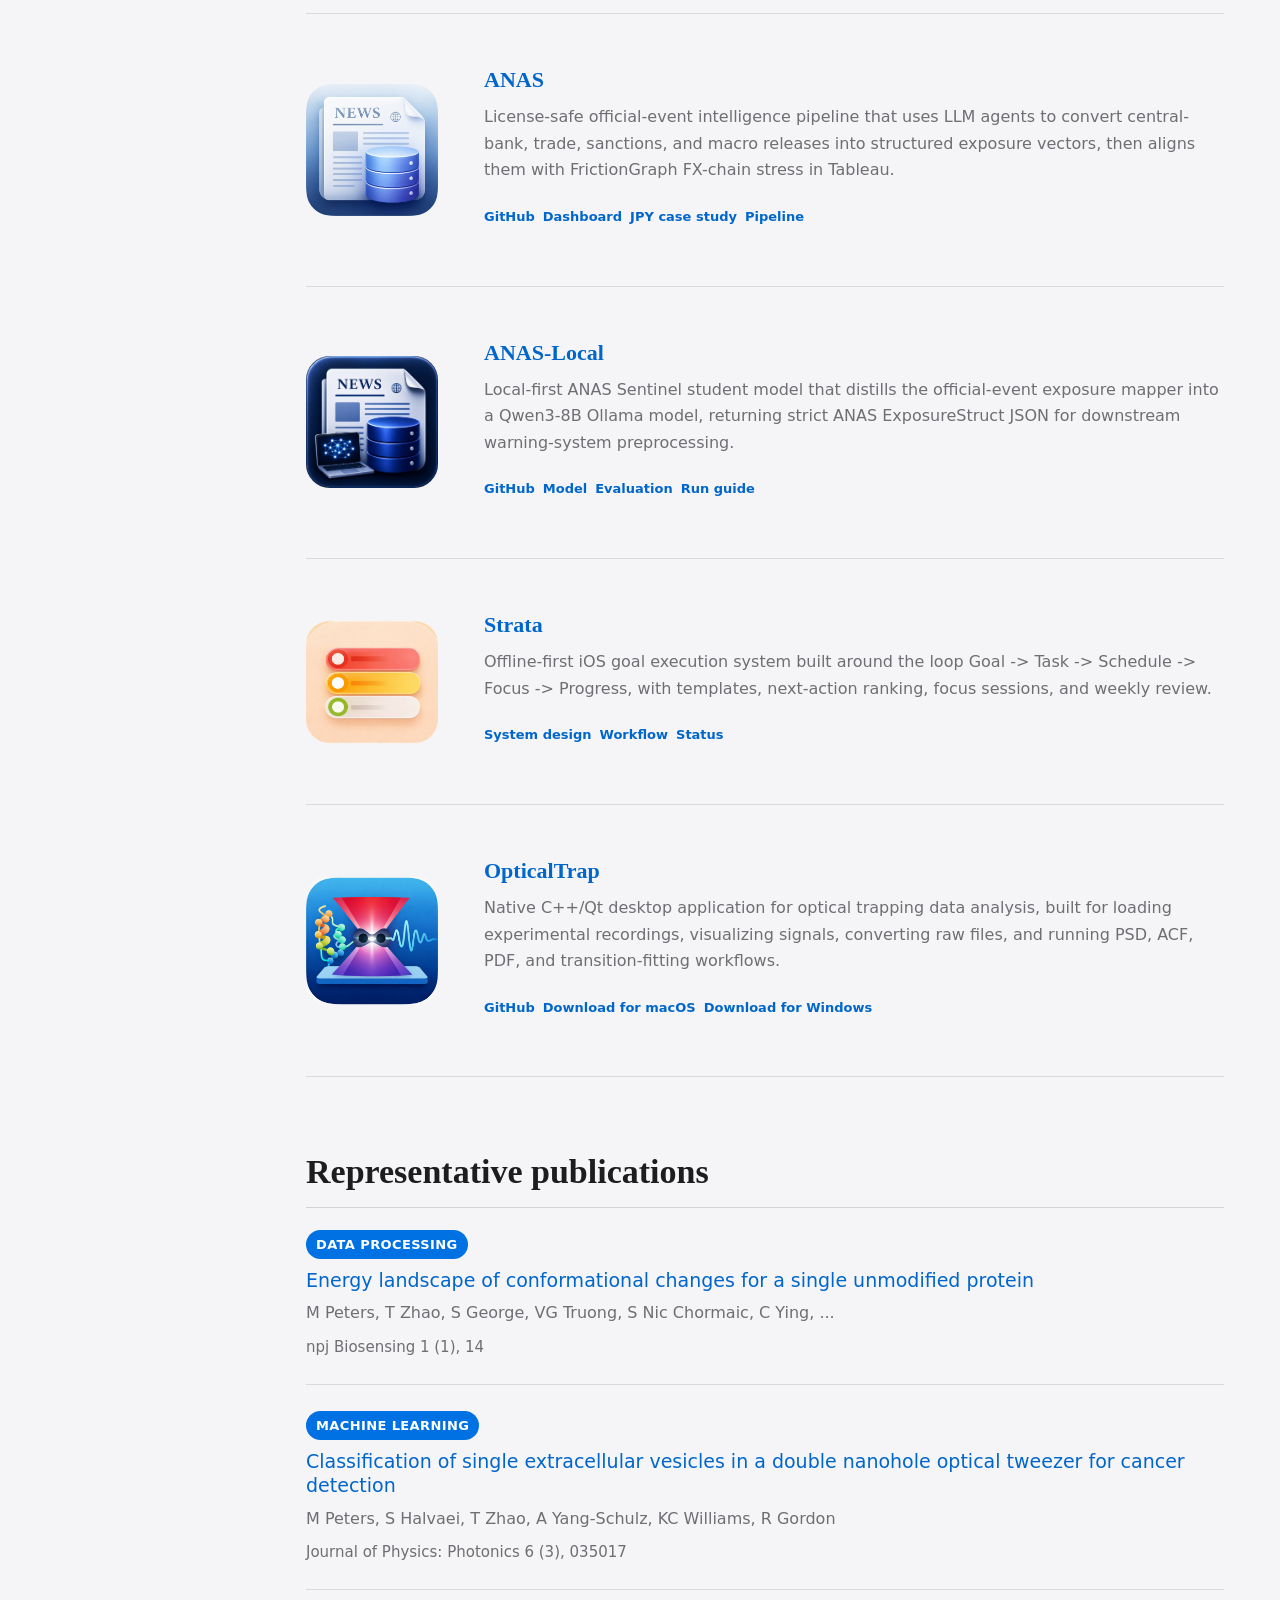
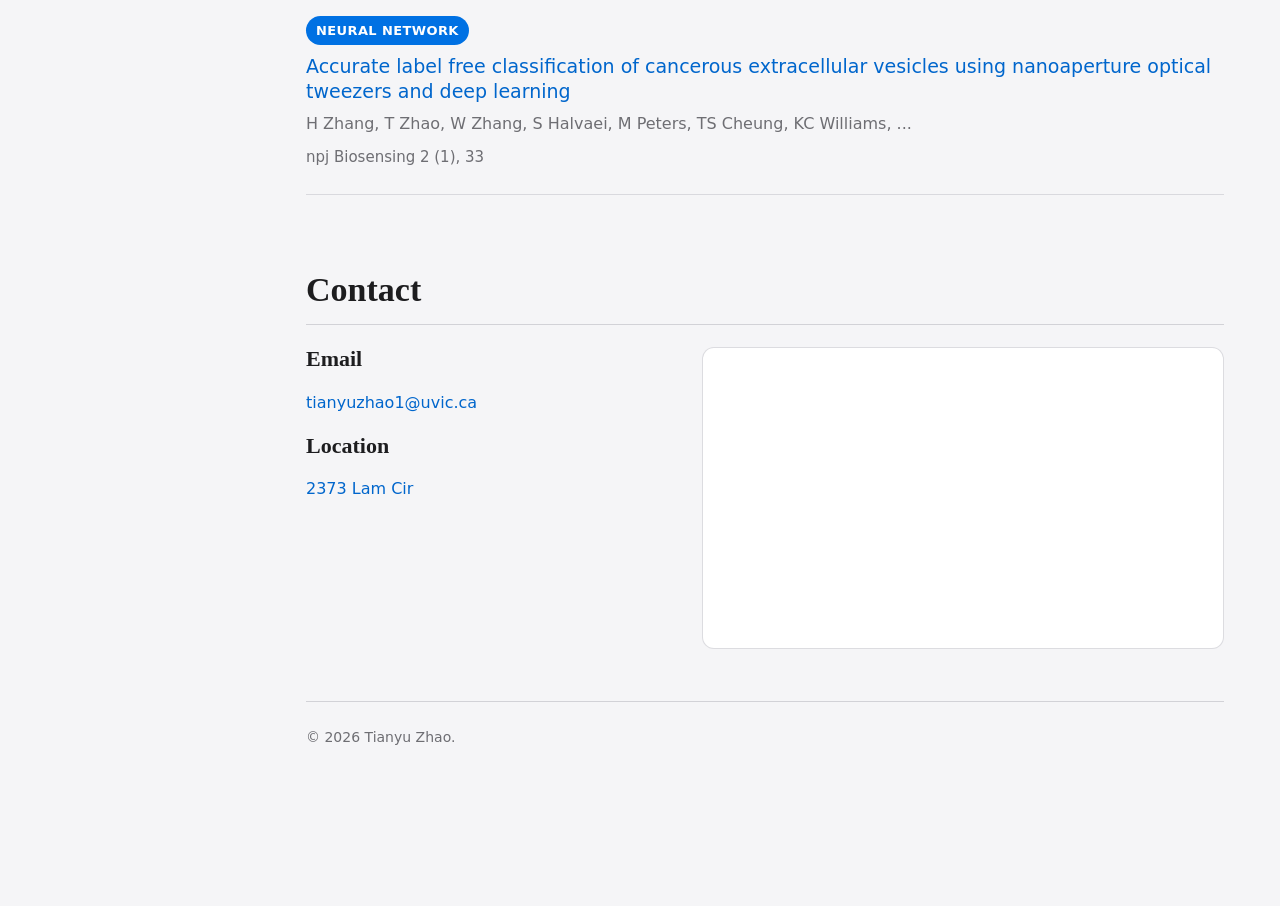
==== commit d940033d: "Add French language selector" ====
--- a/index.html
+++ b/index.html
@@ -101,7 +101,19 @@
       padding-top: 28px;
     }
 
+    .language-controls {
+      display: flex;
+      flex-wrap: wrap;
+      gap: 8px;
+      align-items: center;
+    }
+
     .language-toggle {
+      display: inline-flex;
+      flex-direction: column;
+      align-items: center;
+      justify-content: center;
+      gap: 1px;
       min-height: 38px;
       padding: 0 14px;
       border: 1px solid var(--accent);
@@ -112,11 +124,29 @@
       font: inherit;
       font-size: 14px;
       font-weight: 700;
+      line-height: 1.1;
     }
 
     .language-toggle:hover {
       border-color: var(--ink);
       color: var(--ink);
+    }
+
+    .language-toggle.active {
+      background: var(--accent);
+      color: #ffffff;
+    }
+
+    .language-toggle small {
+      color: var(--muted);
+      font-size: 9px;
+      font-weight: 600;
+      letter-spacing: 0;
+      text-transform: none;
+    }
+
+    .language-toggle.active small {
+      color: rgba(255, 255, 255, 0.82);
     }
 
     .nav a {
@@ -618,7 +648,14 @@
         <a href="#contact">Contact</a>
       </nav>
       <div class="sidebar-tools">
-        <button class="language-toggle" type="button">中文</button>
+        <div class="language-controls" aria-label="Language selector">
+          <button class="language-toggle" type="button" data-lang-target="en">English</button>
+          <button class="language-toggle" type="button" data-lang-target="zh">中文</button>
+          <button class="language-toggle" type="button" data-lang-target="fr">
+            <span>France</span>
+            <small>translated by AI</small>
+          </button>
+        </div>
       </div>
     </aside>
 
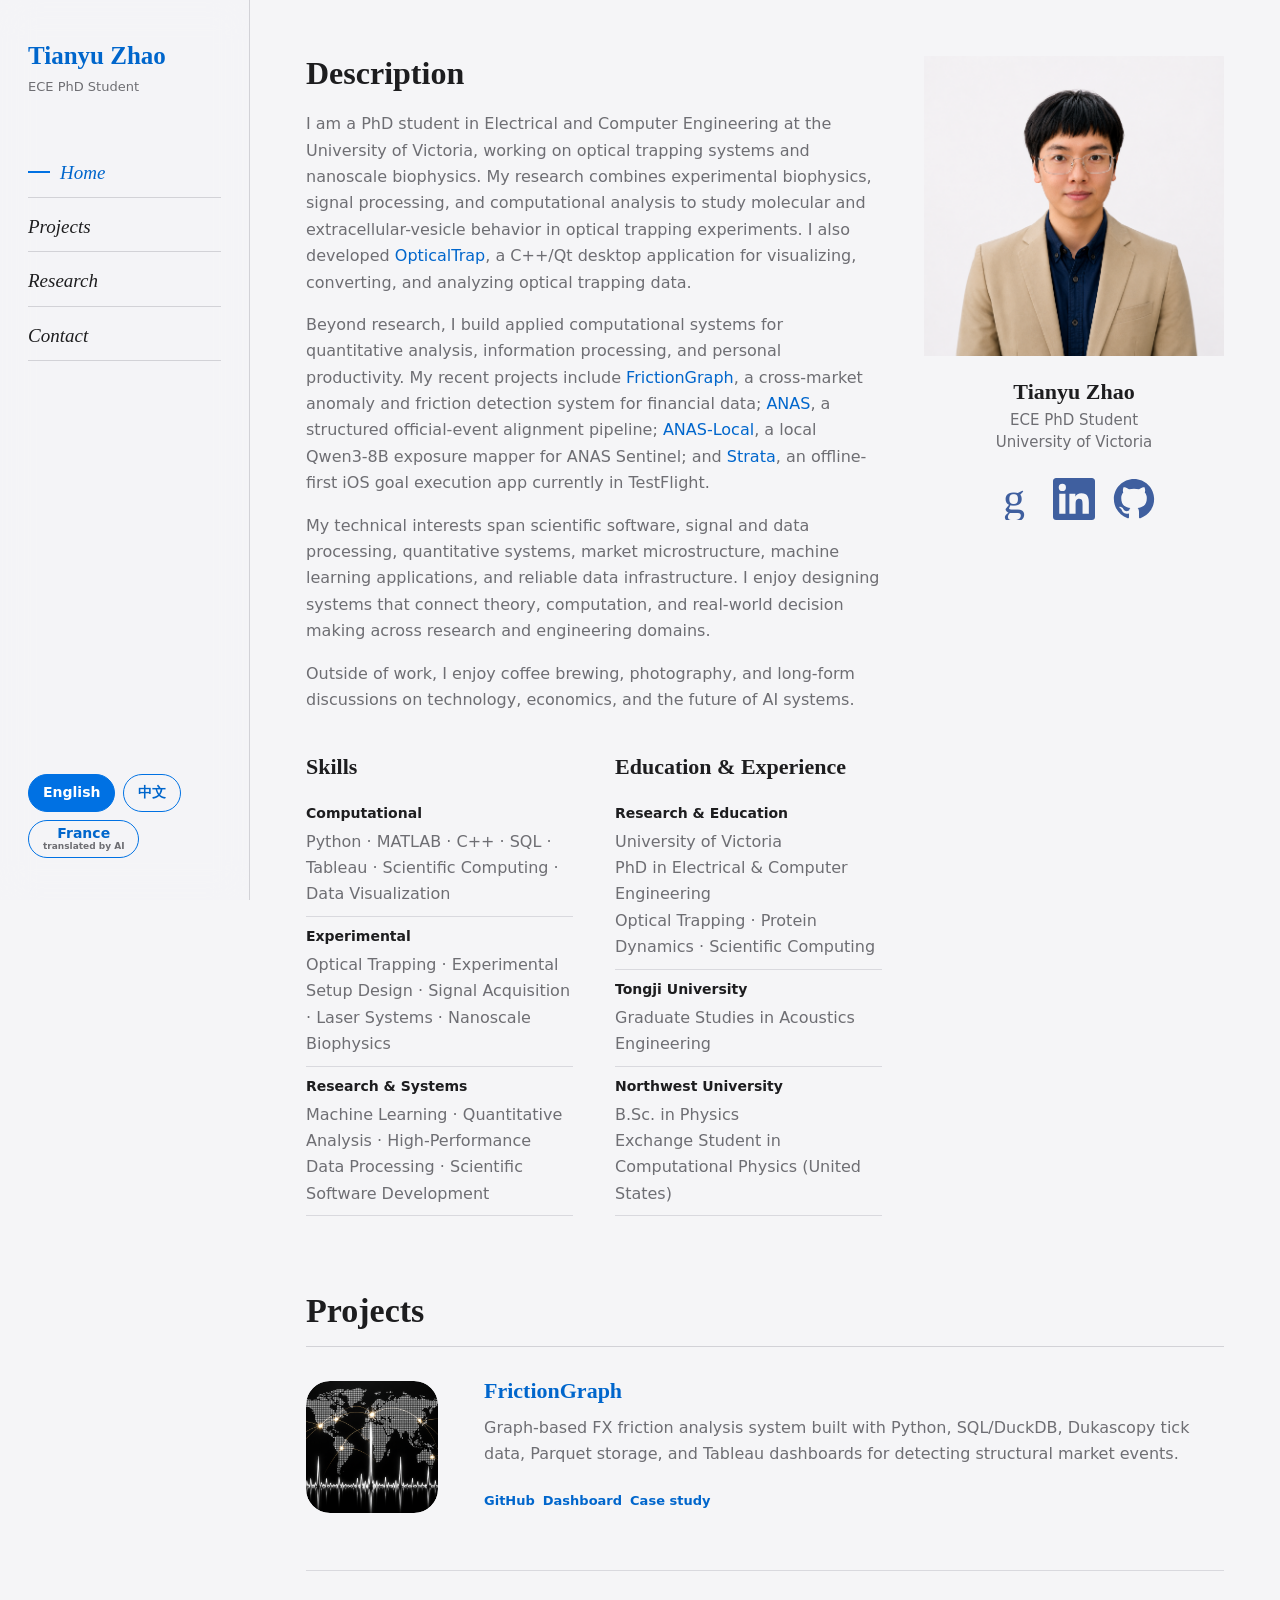
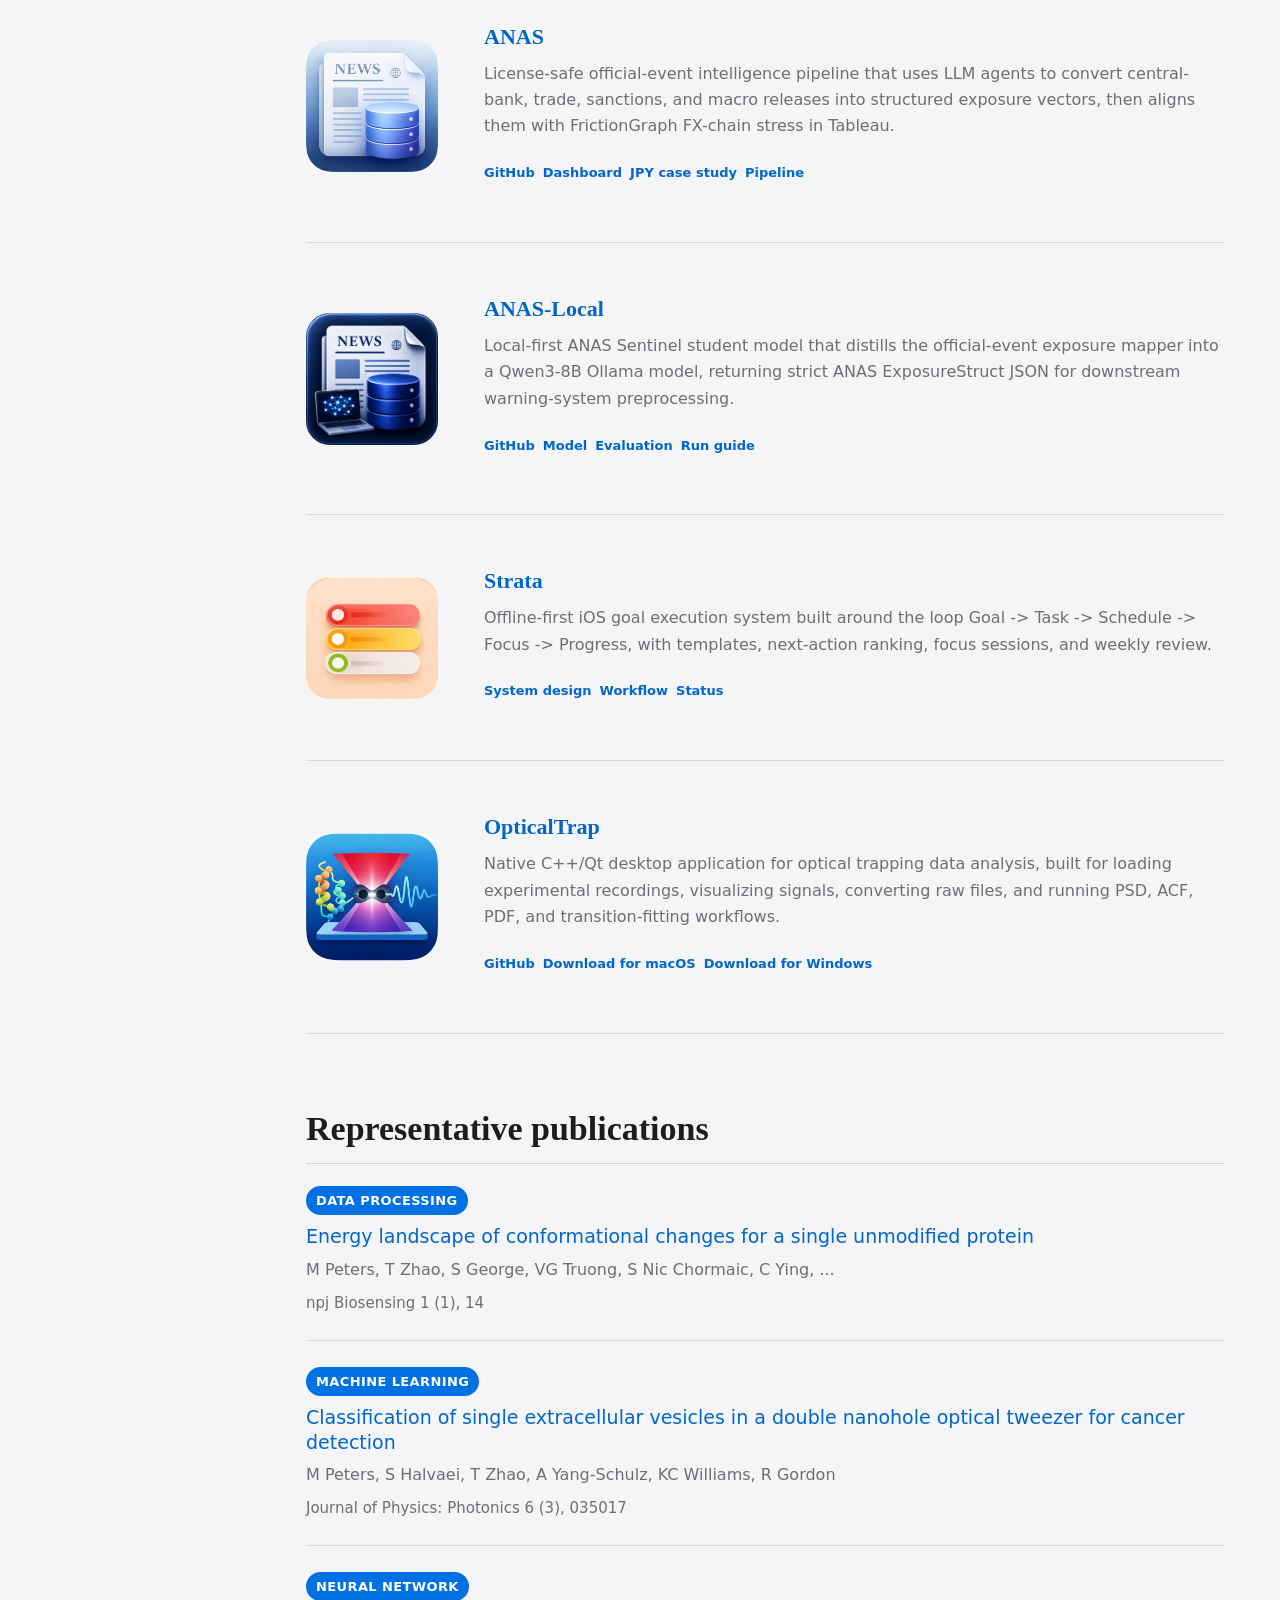
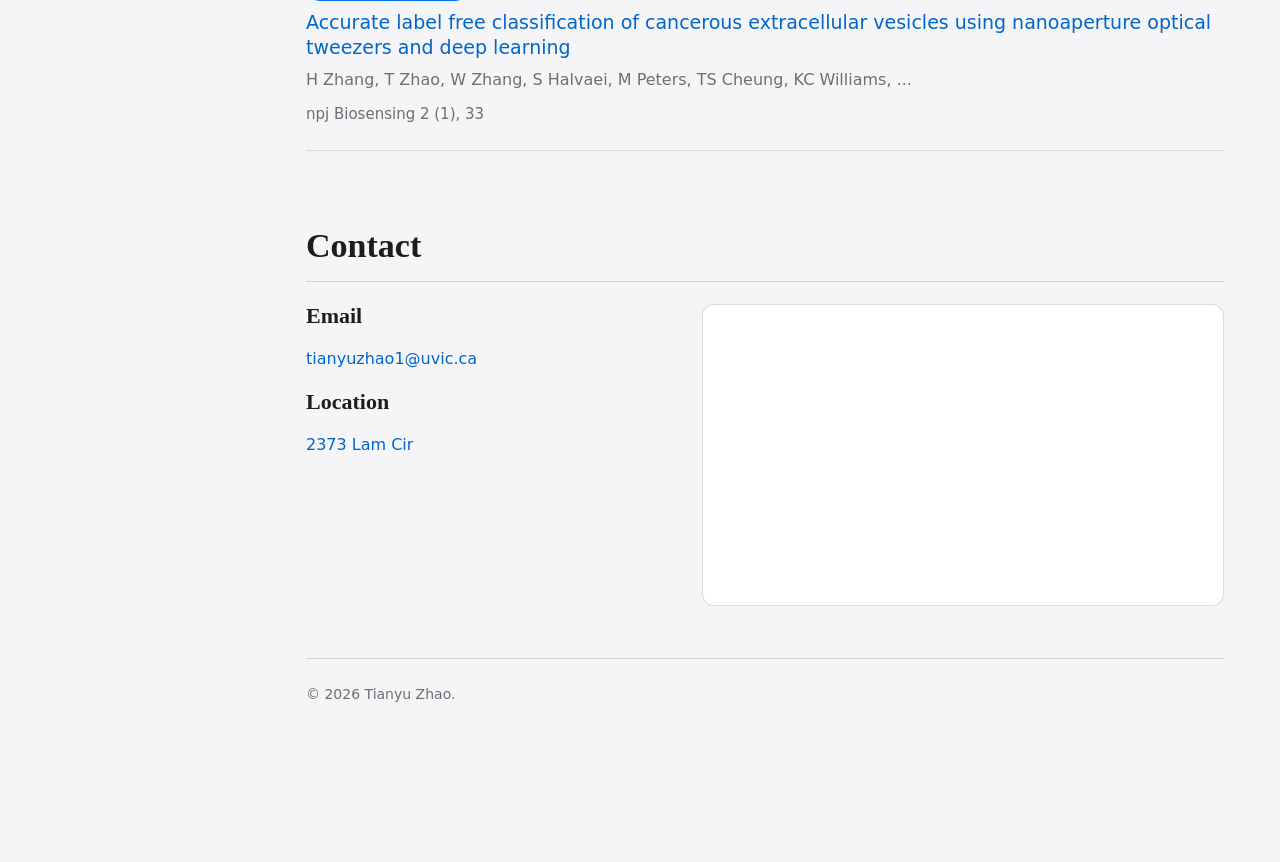
==== commit 1fc74a90: "Remove projects section summary" ====
--- a/index.html
+++ b/index.html
@@ -794,7 +794,6 @@
       <section id="projects" class="section" aria-labelledby="projects-title">
         <div class="section-header">
           <h2 id="projects-title">Projects</h2>
-          <p>Selected research and product systems spanning market structure analysis, official-event intelligence, scientific computing, and execution design.</p>
         </div>
 
         <div class="project-list">
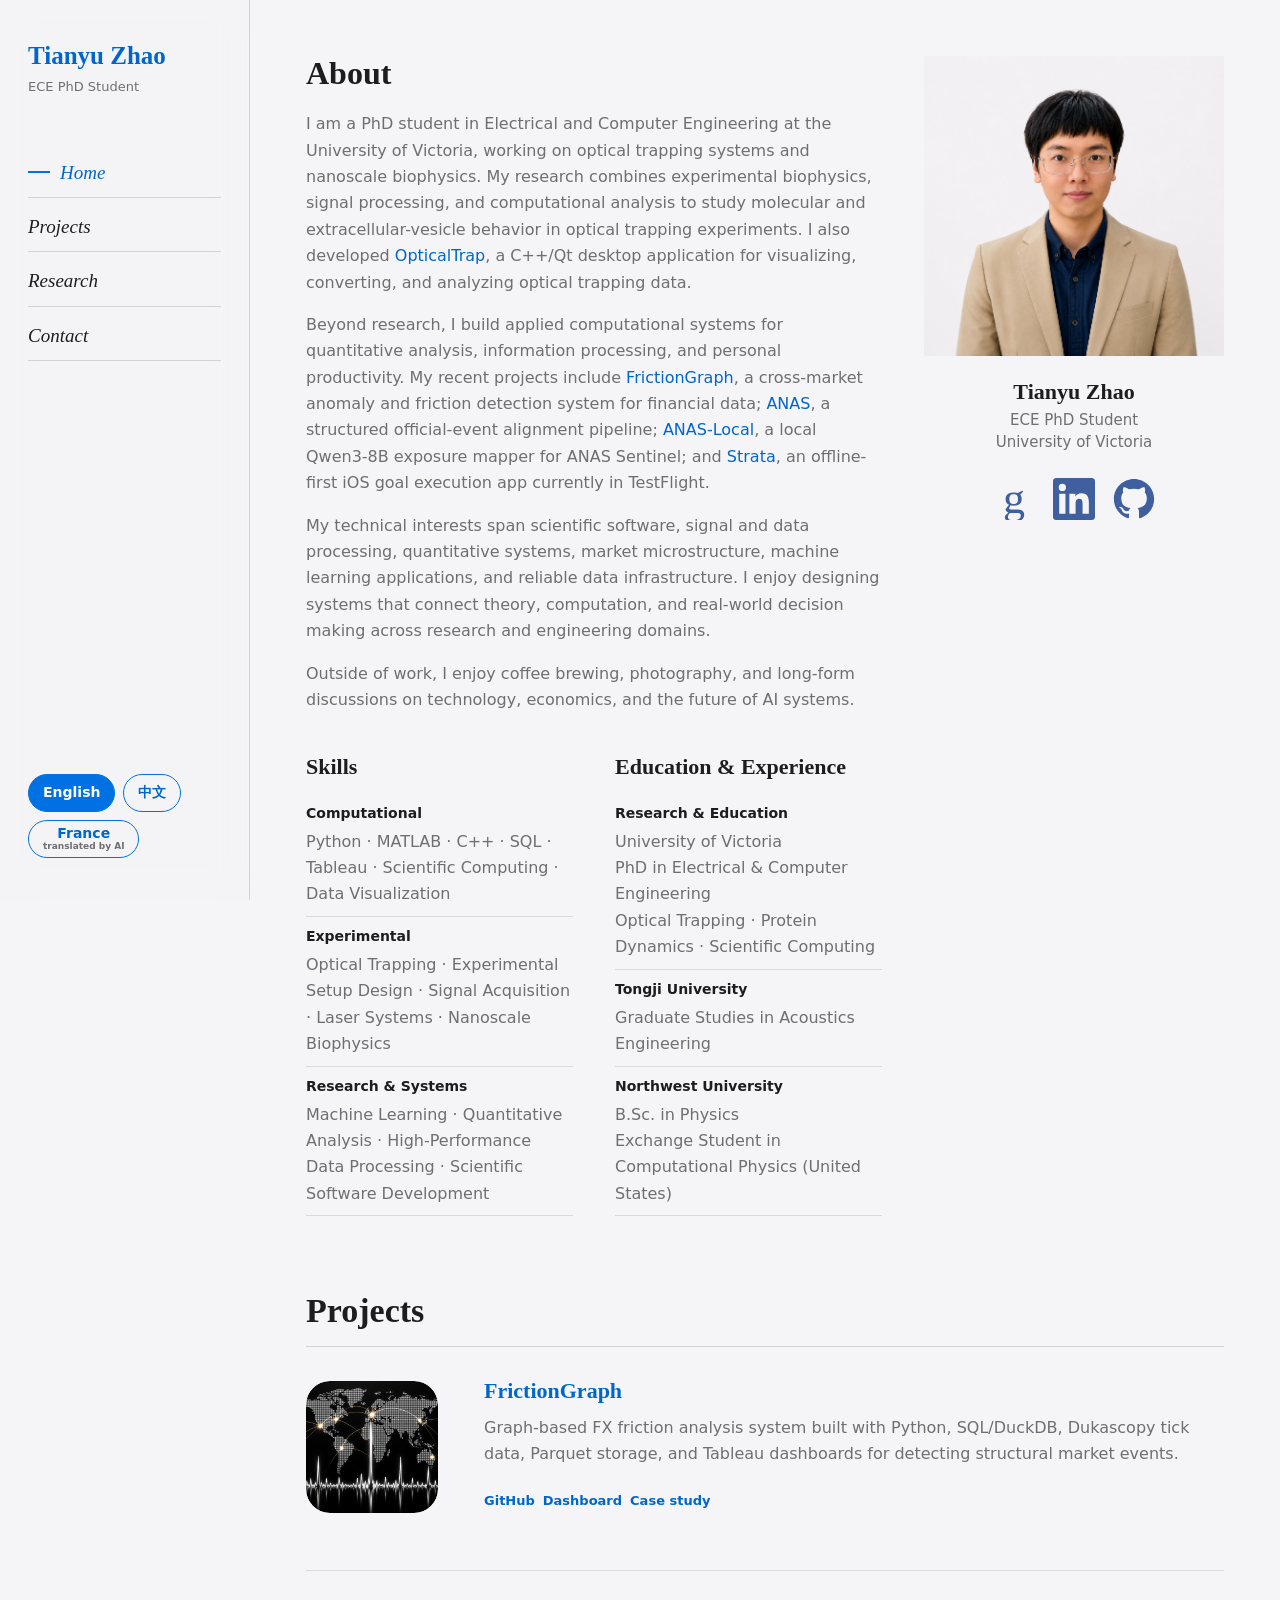
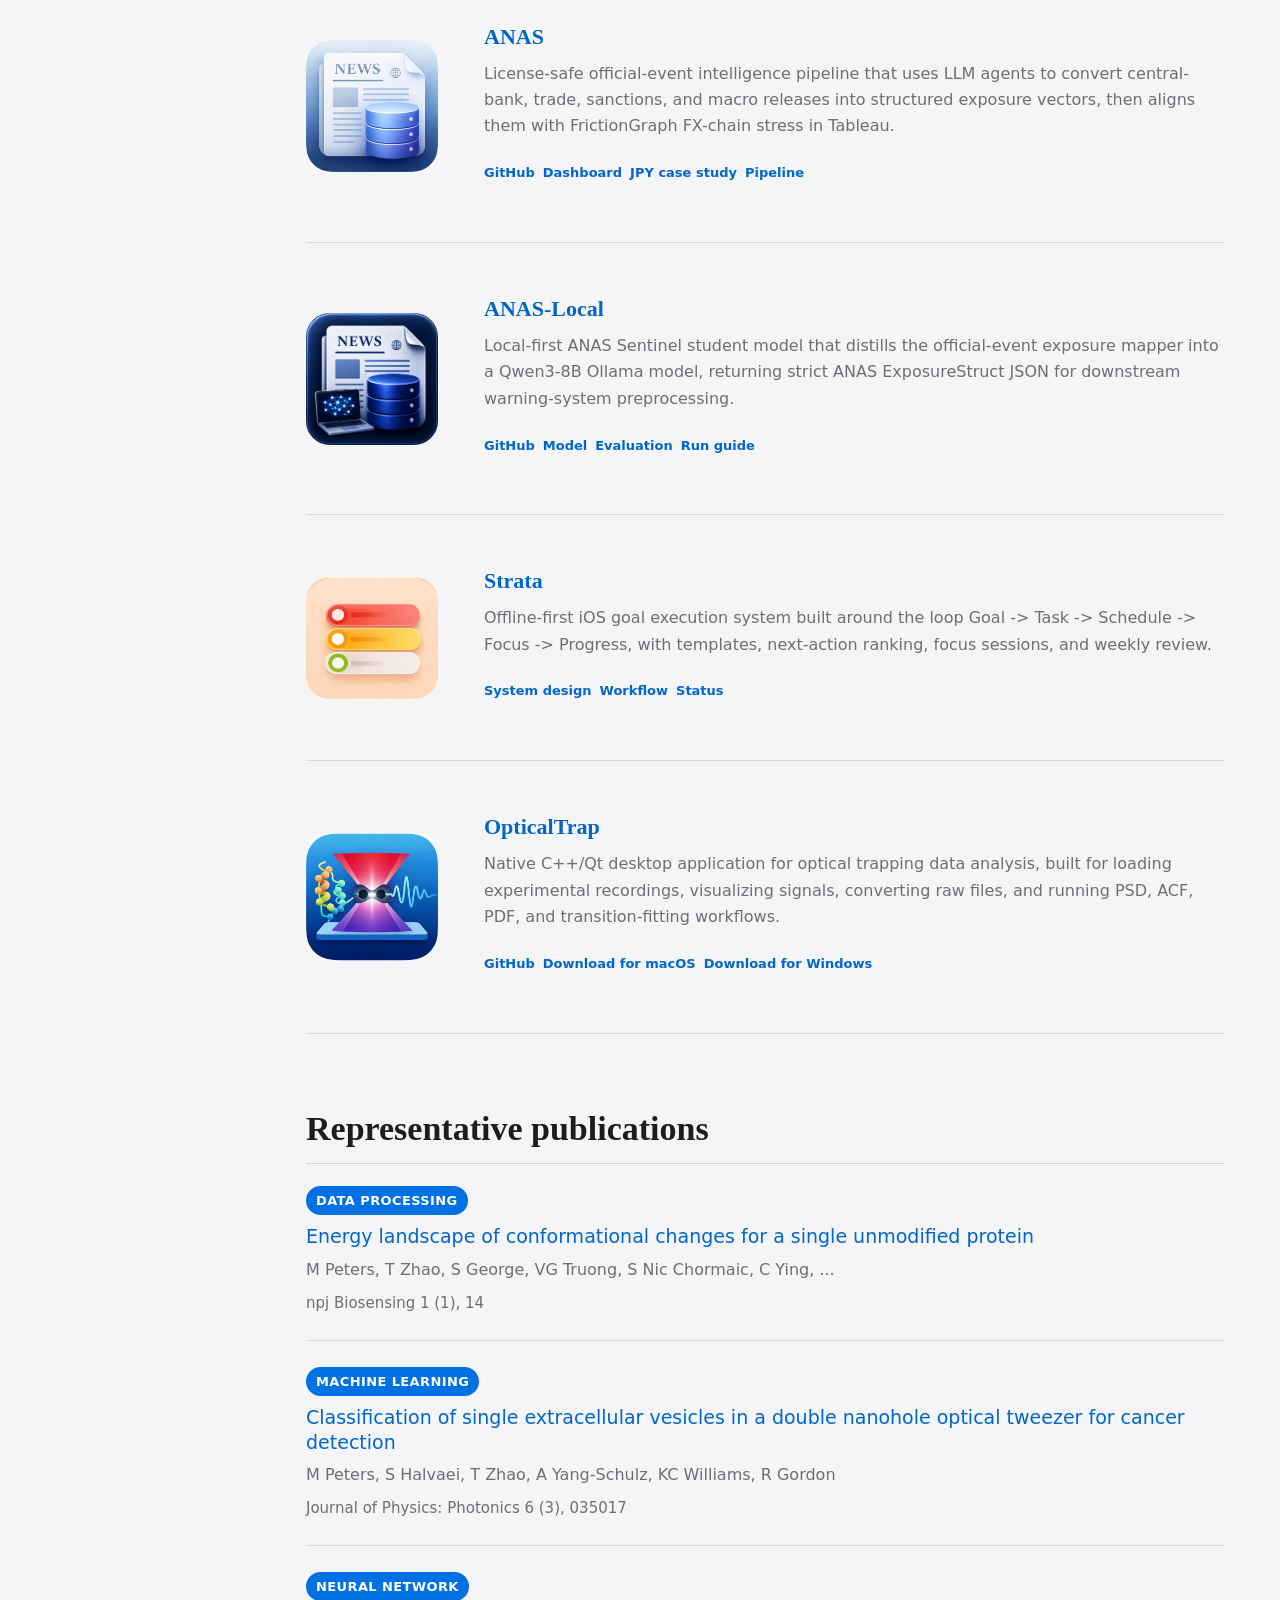
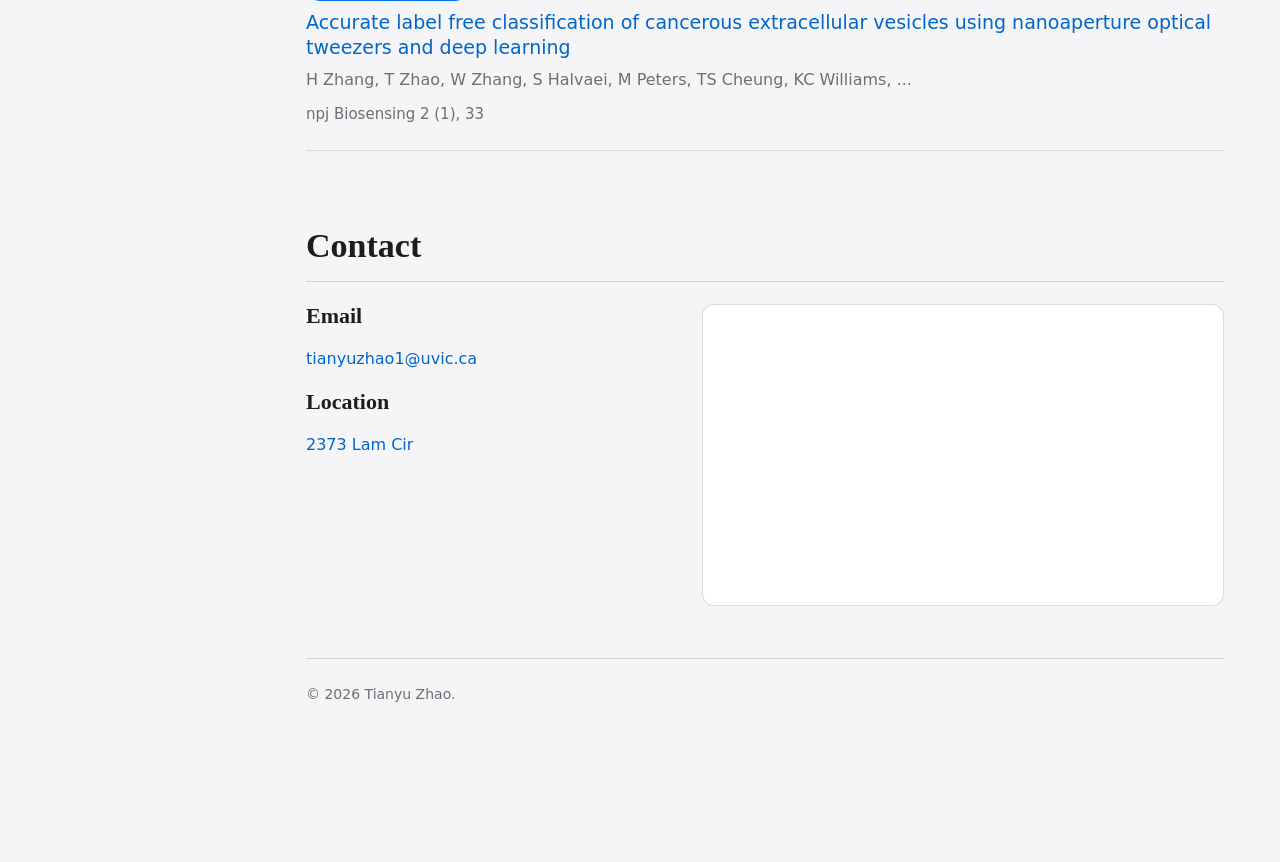
==== commit 2efe63f3: "Rename homepage description heading" ====
--- a/index.html
+++ b/index.html
@@ -663,7 +663,7 @@
       <section id="home" class="section hero" aria-labelledby="home-title">
         <div>
           <article class="panel description-card">
-            <h1 id="home-title">Description</h1>
+            <h1 id="home-title">About</h1>
             <p data-i18n-html>
               I am a PhD student in Electrical and Computer Engineering at the
               University of Victoria, working on optical trapping systems and
